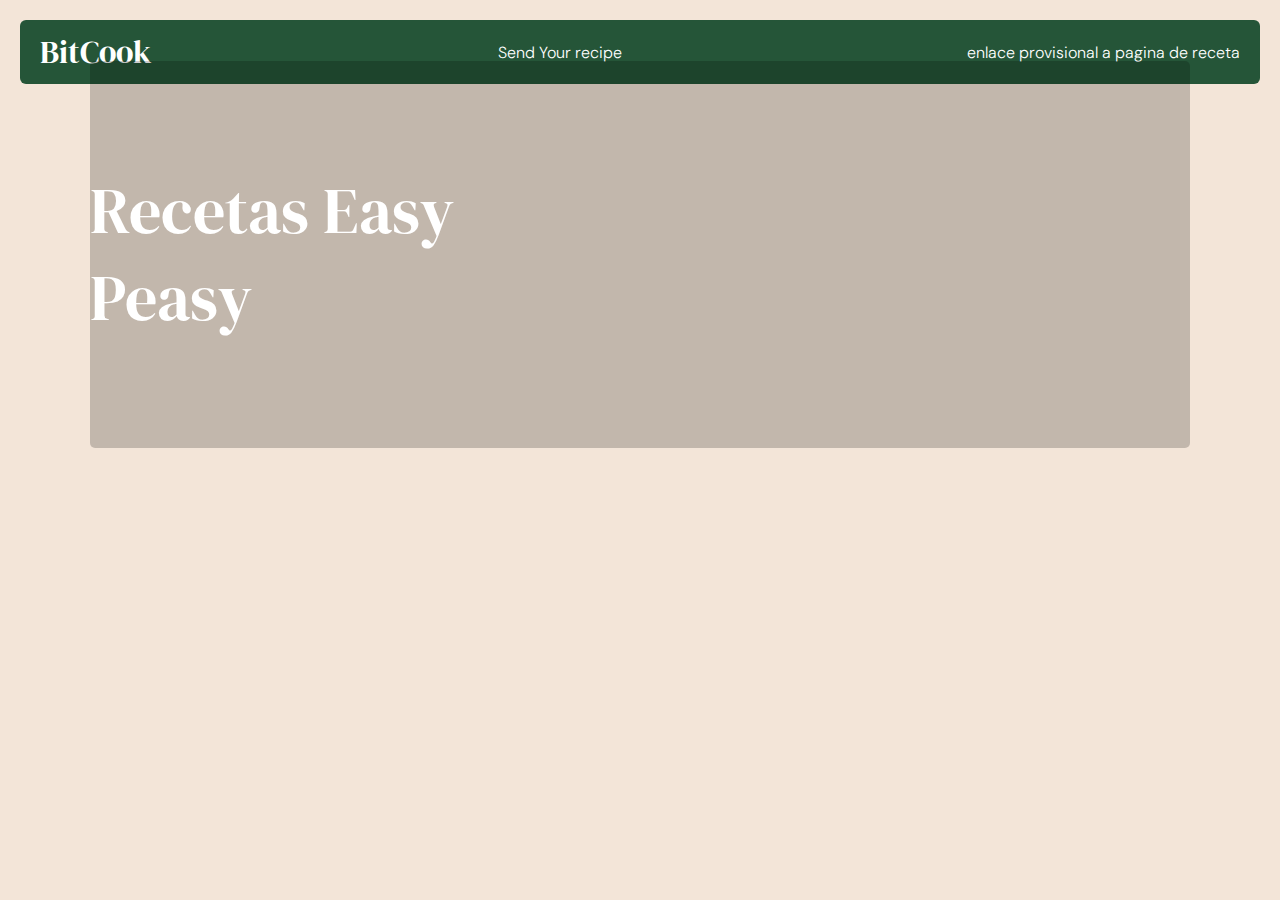
==== index.html @ c8bf0f37 "link provisional" ====
<!DOCTYPE html>
<html lang="en">
<head>
    <meta charset="UTF-8">
    <meta name="viewport" content="width=device-width, initial-scale=1.0">
    <title>BitCook</title>
    <link rel="stylesheet" href="./css/style-principal-page.css">
</head>
<body>
    
        <nav>
            <a href="./index.html">
                <h1>BitCook</h1>
            </a>
            <a href="#">Send Your recipe</a>
            <a href="./recipes.html">enlace provisional a pagina de receta</a>
            </nav>
    <header>
        
            <h1>Recetas Easy Peasy</h1>
        
    
    </header>
</body>
</html>
---- css/style-principal-page.css ----
@import url('https://fonts.googleapis.com/css2?family=DM+Serif+Display:ital@0;1&display=swap');

@import url('https://fonts.googleapis.com/css2?family=DM+Sans:ital,opsz,wght@0,9..40,100..1000;1,9..40,100..1000&family=DM+Serif+Display:ital@0;1&display=swap');


h1,h2,h3,h4 {
    font-family: "DM Serif Display";
}

h2,h3 {
    color: #7E4333;
    margin-bottom: 10px;
}

h3 {
    font-size: 24px;
}

h4 {
    font-size: 20px;
}
p,li,td {
    font-family: "DM Sans";
    line-height: 24px;
    font-size: 16px;
    font-weight: 500;
}

a {
    font-family: "DM Sans";
    font-size: 16px;
    font-weight: 300;
}
* {
    margin: 0;
    box-sizing: border-box;
    font-weight: 400;
}

body {
    background-color: #F3E5D8;
}

nav {
    padding: 10px 20px;
    margin: 20px;
    border-radius: 6px;
    display: flex;
    align-items: center;
    justify-content: space-between;
    background-color: #255538;
}

 nav h1 {
    color: white;
}

 nav a {
    text-decoration: none;
    color: white;
}

header {
    max-width: 1100px;
    margin: 0 auto;
    display: flex;
    align-items: center;
    background-image: url(../images/5a80e6e1cd7c7ea0f50d200b0ad11587.png);
    background-size: cover;
    background-position: 50%;
    width: 100%;
    height: 300px;
    border-radius: 5px;
}


header h1 {
    color: white;
    background-color: rgba(0, 0, 0, 0.199);
    font-size: 64px;
    padding: 106.5px 560.094px 106.5px 0;
    border-radius: 5px;
}
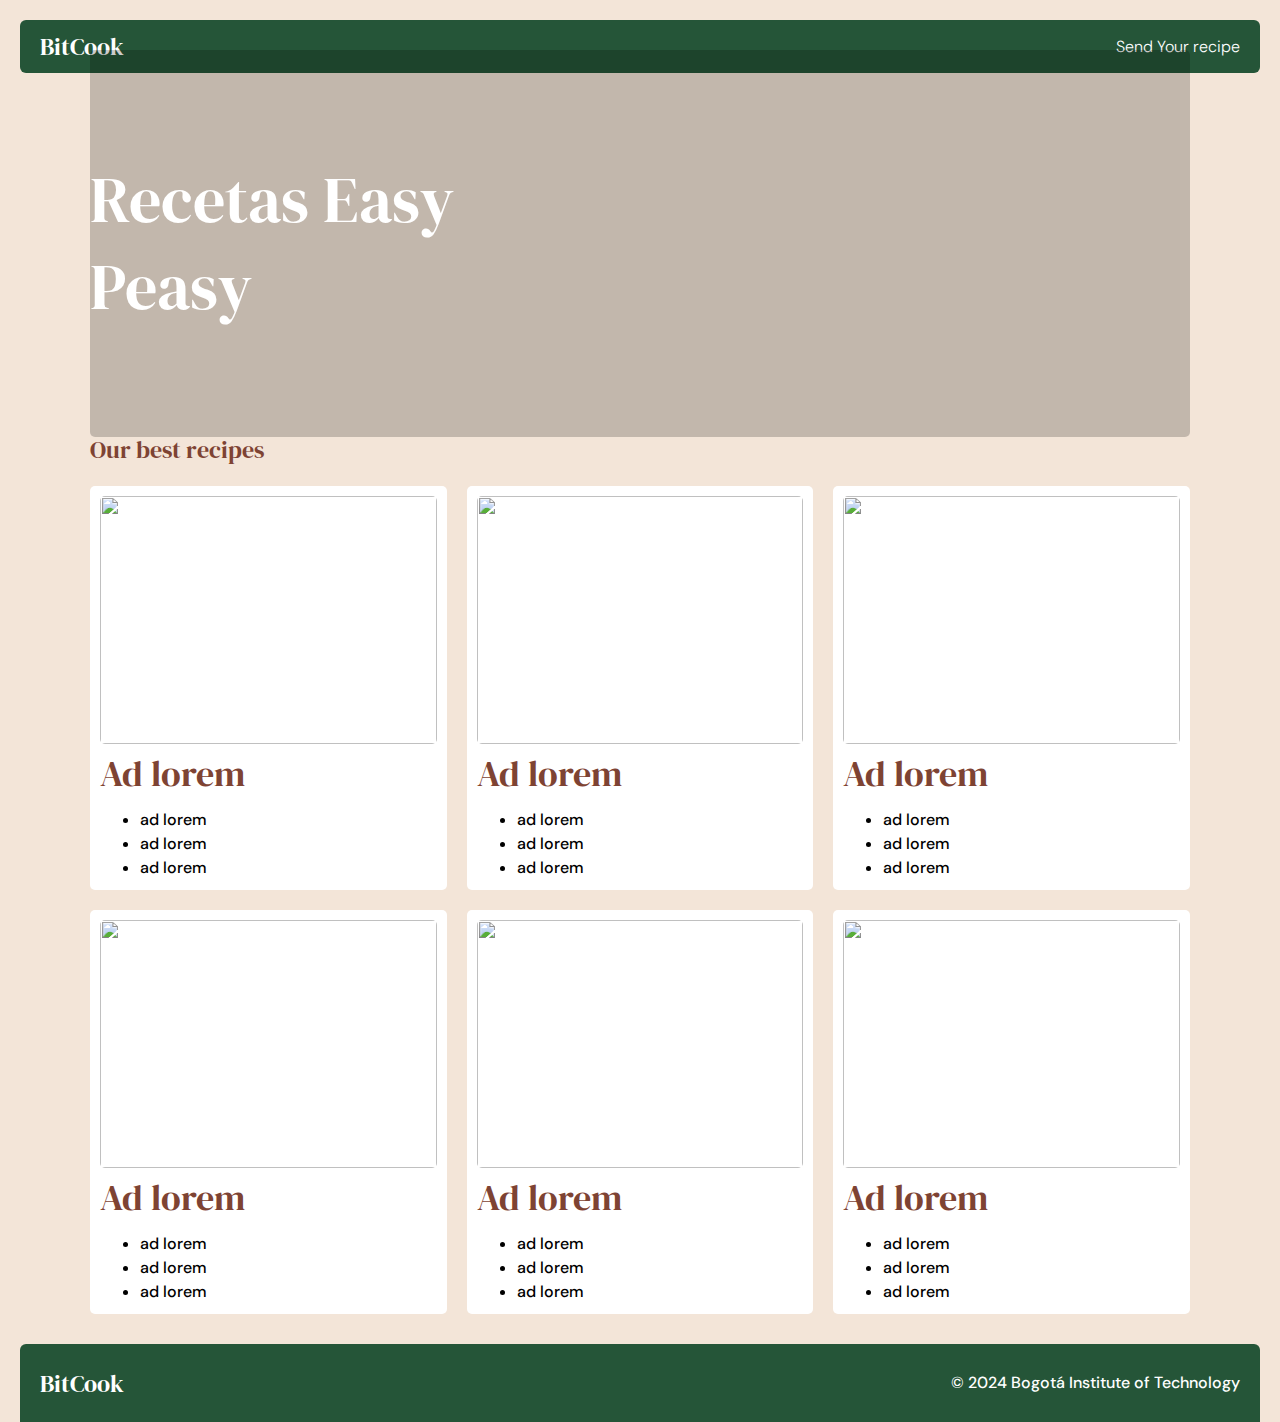
==== commit e2748994: "principal page finished, minor fixes left" ====
--- a/index.html
+++ b/index.html
@@ -1,25 +1,109 @@
 <!DOCTYPE html>
 <html lang="en">
-<head>
-    <meta charset="UTF-8">
-    <meta name="viewport" content="width=device-width, initial-scale=1.0">
+  <head>
+    <meta charset="UTF-8" />
+    <meta name="viewport" content="width=device-width, initial-scale=1.0" />
     <title>BitCook</title>
-    <link rel="stylesheet" href="./css/style-principal-page.css">
-</head>
-<body>
-    
-        <nav>
-            <a href="./index.html">
-                <h1>BitCook</h1>
-            </a>
-            <a href="#">Send Your recipe</a>
-            <a href="./recipes.html">enlace provisional a pagina de receta</a>
-            </nav>
+    <link rel="stylesheet" href="./css/style-principal-page.css" />
+  </head>
+  <body>
+    <nav>
+      <a href="./index.html">
+        <h2 id="logo">BitCook</h2>
+      </a>
+      <a href="#">Send Your recipe</a>
+    </nav>
     <header>
-        
-            <h1>Recetas Easy Peasy</h1>
-        
-    
+      <h1>Recetas Easy Peasy</h1>
     </header>
-</body>
-</html>+    <main>
+      <h2>Our best recipes</h2>
+
+      <div class="grid-container">
+        <div id="recipeA" class="recipe">
+
+          <a href="./recipes.html">
+              <img src="./images/5a80e6e1cd7c7ea0f50d200b0ad11587.png" alt="" />
+              <h3>Ad lorem</h3>
+              <ul>
+                <li>ad lorem</li>
+                <li>ad lorem</li>
+                <li>ad lorem</li>
+              </ul>
+          </a>
+        </div>
+
+        <div id="recipeB"class="recipe">
+
+          <a href="./recipes.html">
+              <img src="./images/5a80e6e1cd7c7ea0f50d200b0ad11587.png" alt="" />
+              <h3>Ad lorem</h3>
+              <ul>
+                <li>ad lorem</li>
+                <li>ad lorem</li>
+                <li>ad lorem</li>
+              </ul>
+          </a>
+        </div>
+
+        <div id="recipeC"class="recipe">
+
+          <a href="./recipes.html">
+              <img src="./images/5a80e6e1cd7c7ea0f50d200b0ad11587.png" alt="" />
+              <h3>Ad lorem</h3>
+              <ul>
+                <li>ad lorem</li>
+                <li>ad lorem</li>
+                <li>ad lorem</li>
+              </ul>
+          </a>
+        </div>
+
+        <div id="recipeD"class="recipe">
+
+          <a href="./recipes.html">
+              <img src="./images/5a80e6e1cd7c7ea0f50d200b0ad11587.png" alt="" />
+              <h3>Ad lorem</h3>
+              <ul>
+                <li>ad lorem</li>
+                <li>ad lorem</li>
+                <li>ad lorem</li>
+              </ul>
+          </a>
+        </div>
+
+        <div id="recipeE"class="recipe">
+            
+          <a href="./recipes.html">
+              <img src="./images/5a80e6e1cd7c7ea0f50d200b0ad11587.png" alt="" />
+              <h3>Ad lorem</h3>
+              <ul>
+                <li>ad lorem</li>
+                <li>ad lorem</li>
+                <li>ad lorem</li>
+              </ul>
+          </a>
+        </div>
+
+        <div id="recipeF"class="recipe">
+
+          <a href="./recipes.html">
+              <img src="./images/5a80e6e1cd7c7ea0f50d200b0ad11587.png" alt="" />
+              <h3>Ad lorem</h3>
+              <ul>
+                <li>ad lorem</li>
+                <li>ad lorem</li>
+                <li>ad lorem</li>
+              </ul>
+          </a>
+        </div>
+
+      </div>
+    </main>
+
+    <footer>
+        <h2 class="footer">BitCook</h2>
+        <p class="footer">© 2024 Bogotá Institute of Technology</p>
+    </footer>
+  </body>
+</html>
--- a/css/style-principal-page.css
+++ b/css/style-principal-page.css
@@ -13,7 +13,7 @@
 }
 
 h3 {
-    font-size: 24px;
+    font-size: 36px;
 }
 
 h4 {
@@ -51,8 +51,9 @@
     background-color: #255538;
 }
 
- nav h1 {
+nav #logo {
     color: white;
+    margin: 0;
 }
 
  nav a {
@@ -80,4 +81,70 @@
     font-size: 64px;
     padding: 106.5px 560.094px 106.5px 0;
     border-radius: 5px;
+}
+
+main {
+    max-width: 1100px;
+    width: 100%;
+    margin: 40px auto 0 auto;
+}
+
+main h2 {
+    margin-top: 40px;
+}
+
+main div.grid-container {
+    max-width: 1100px;
+    display: grid;
+    grid-template-columns: 1fr 1fr 1fr;
+    grid-template-rows: 1fr 1fr;
+}
+
+main div.grid-container div.recipe {
+    background-color: white;
+    padding: 10px;
+    margin: 10px;
+    border-radius: 5px;
+    transition: 0.5s;
+}
+
+main div.grid-container div.recipe:hover {
+    transform: scale(1.1);
+}
+#recipeA,#recipeD {
+    margin-left: 0;
+}
+
+#recipeC,#recipeF {
+    margin-right: 0;
+}
+
+main div.grid-container div.recipe a {
+    text-decoration: none;
+}
+
+main div.grid-container div.recipe img {
+    height: 248px;
+    width: 100%;
+    object-fit: cover;
+    border-radius: 5px;
+}
+
+main div.grid-container div.recipe ul {
+    color: black;
+}
+footer {
+    padding: 10px 20px;
+    margin: 20px 20px 0 20px;
+    border-radius: 6px 6px 0 0;
+    display: flex;
+    align-items: center;
+    justify-content: space-between;
+    background-color: #255538;
+    height: 78px;
+}
+
+footer .footer {
+    color: white;
+    margin: 0;
 }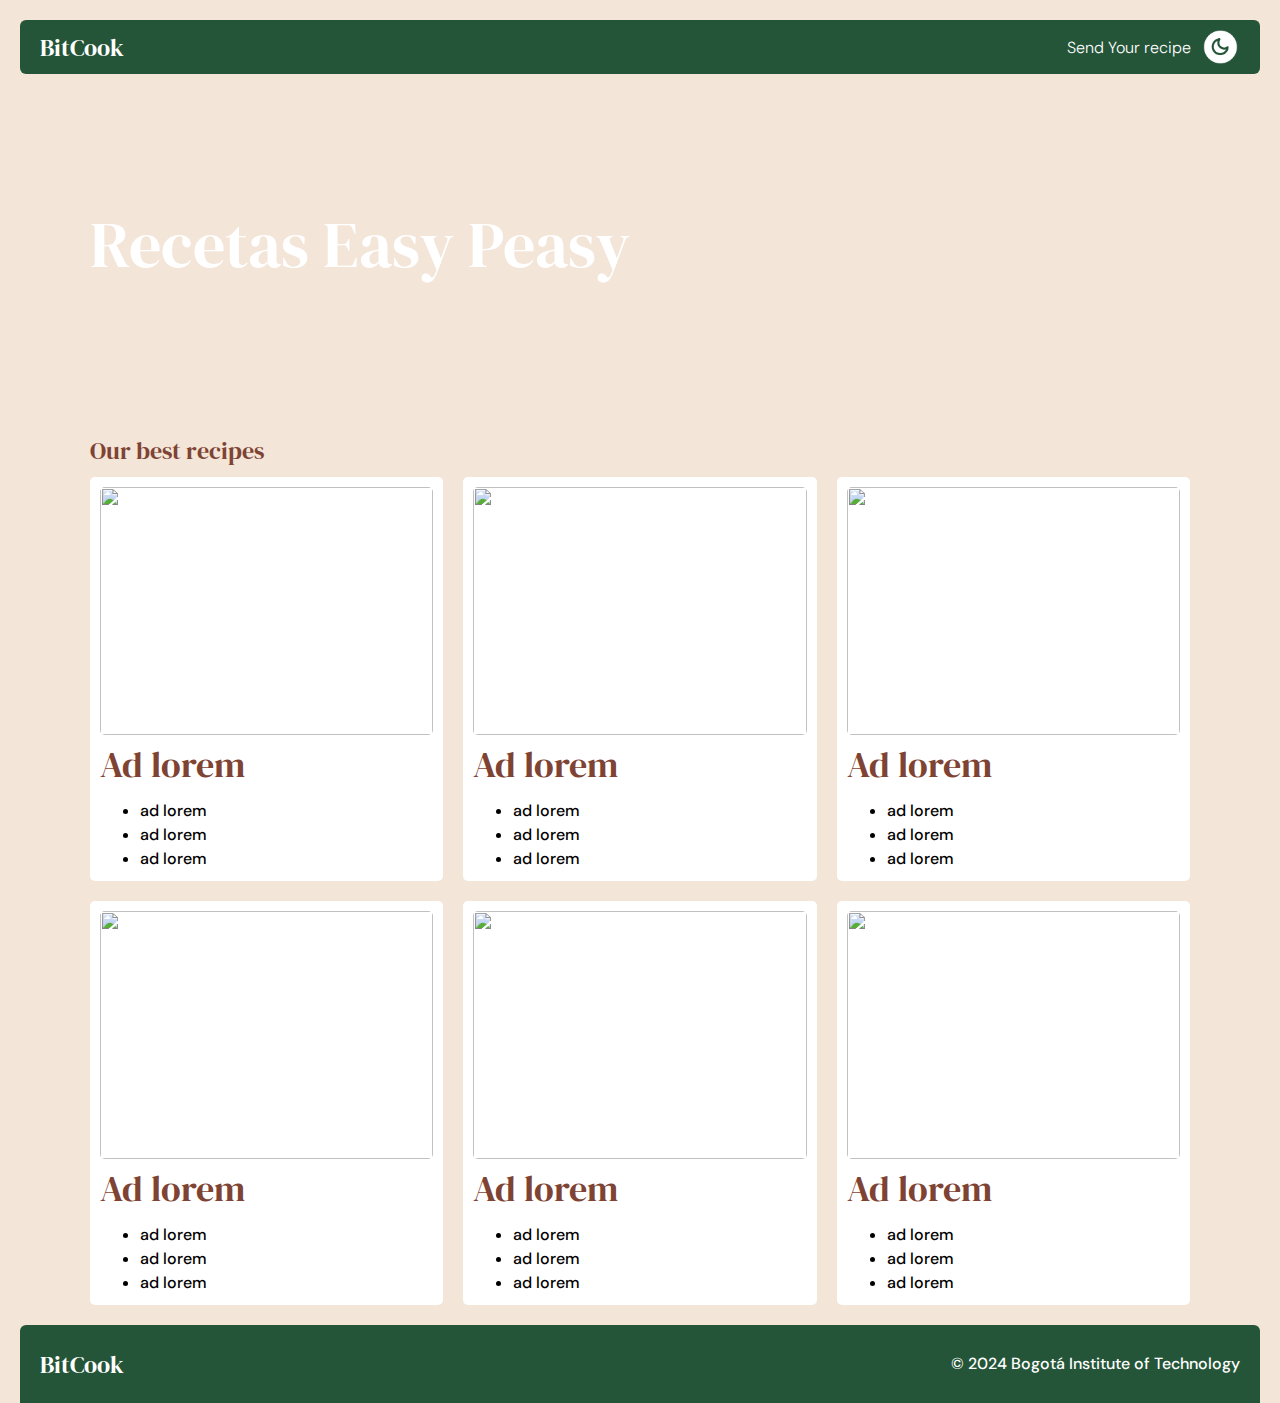
==== commit 17e7a354: "dark mode added, minor fixes, javascript created, main structure complete, to do: form" ====
--- a/index.html
+++ b/index.html
@@ -11,7 +11,8 @@
       <a href="./index.html">
         <h2 id="logo">BitCook</h2>
       </a>
-      <a href="#">Send Your recipe</a>
+      <div><a href="#">Send Your recipe</a>
+      <img id="dark-mode" src="./images/dark-mode.png" alt=""></div>
     </nav>
     <header>
       <h1>Recetas Easy Peasy</h1>
@@ -105,5 +106,6 @@
         <h2 class="footer">BitCook</h2>
         <p class="footer">© 2024 Bogotá Institute of Technology</p>
     </footer>
+    <script defer src="./scripts/javascripts.js"></script>
   </body>
 </html>
--- a/css/style-principal-page.css
+++ b/css/style-principal-page.css
@@ -2,6 +2,17 @@
 
 @import url('https://fonts.googleapis.com/css2?family=DM+Sans:ital,opsz,wght@0,9..40,100..1000;1,9..40,100..1000&family=DM+Serif+Display:ital@0;1&display=swap');
 
+
+* {
+    margin: 0;
+    box-sizing: border-box;
+    font-weight: 400;
+}
+    
+body {
+    background-color: #F3E5D8;
+    transition: 0.3s;
+}
 
 h1,h2,h3,h4 {
     font-family: "DM Serif Display";
@@ -31,15 +42,6 @@
     font-size: 16px;
     font-weight: 300;
 }
-* {
-    margin: 0;
-    box-sizing: border-box;
-    font-weight: 400;
-}
-
-body {
-    background-color: #F3E5D8;
-}
 
 nav {
     padding: 10px 20px;
@@ -56,9 +58,19 @@
     margin: 0;
 }
 
+nav div {
+    display: flex;
+    align-items: center;
+}
  nav a {
     text-decoration: none;
     color: white;
+}
+
+nav #dark-mode {
+    margin-left: 10px;
+    align-self: center;
+    height: 34px;
 }
 
 header {
@@ -77,9 +89,7 @@
 
 header h1 {
     color: white;
-    background-color: rgba(0, 0, 0, 0.199);
     font-size: 64px;
-    padding: 106.5px 560.094px 106.5px 0;
     border-radius: 5px;
 }
 
@@ -98,12 +108,12 @@
     display: grid;
     grid-template-columns: 1fr 1fr 1fr;
     grid-template-rows: 1fr 1fr;
+    gap: 20px;
 }
 
 main div.grid-container div.recipe {
     background-color: white;
     padding: 10px;
-    margin: 10px;
     border-radius: 5px;
     transition: 0.5s;
 }
@@ -111,13 +121,7 @@
 main div.grid-container div.recipe:hover {
     transform: scale(1.1);
 }
-#recipeA,#recipeD {
-    margin-left: 0;
-}
 
-#recipeC,#recipeF {
-    margin-right: 0;
-}
 
 main div.grid-container div.recipe a {
     text-decoration: none;
@@ -147,4 +151,38 @@
 footer .footer {
     color: white;
     margin: 0;
+}
+
+.dark-mode{
+    color: white;
+    background-color: black;
+}
+
+.dark-mode h3 {
+    color: white;
+}
+.dark-mode li {
+    color: white;
+}
+.dark-mode h2 {
+    color: white;
+}
+.dark-mode h3 {
+    color: white;
+}
+.dark-mode div.grid-container div.recipe {
+    color: white;
+    background-color: #2F2F2F;
+}
+
+@media (max-width: 700px) {
+    main div.grid-container {
+        grid-template-columns: 1fr 1fr;
+    }
+}
+
+@media (max-width: 400px) {
+    main div.grid-container {
+        grid-template-columns: 1fr;
+    }
 }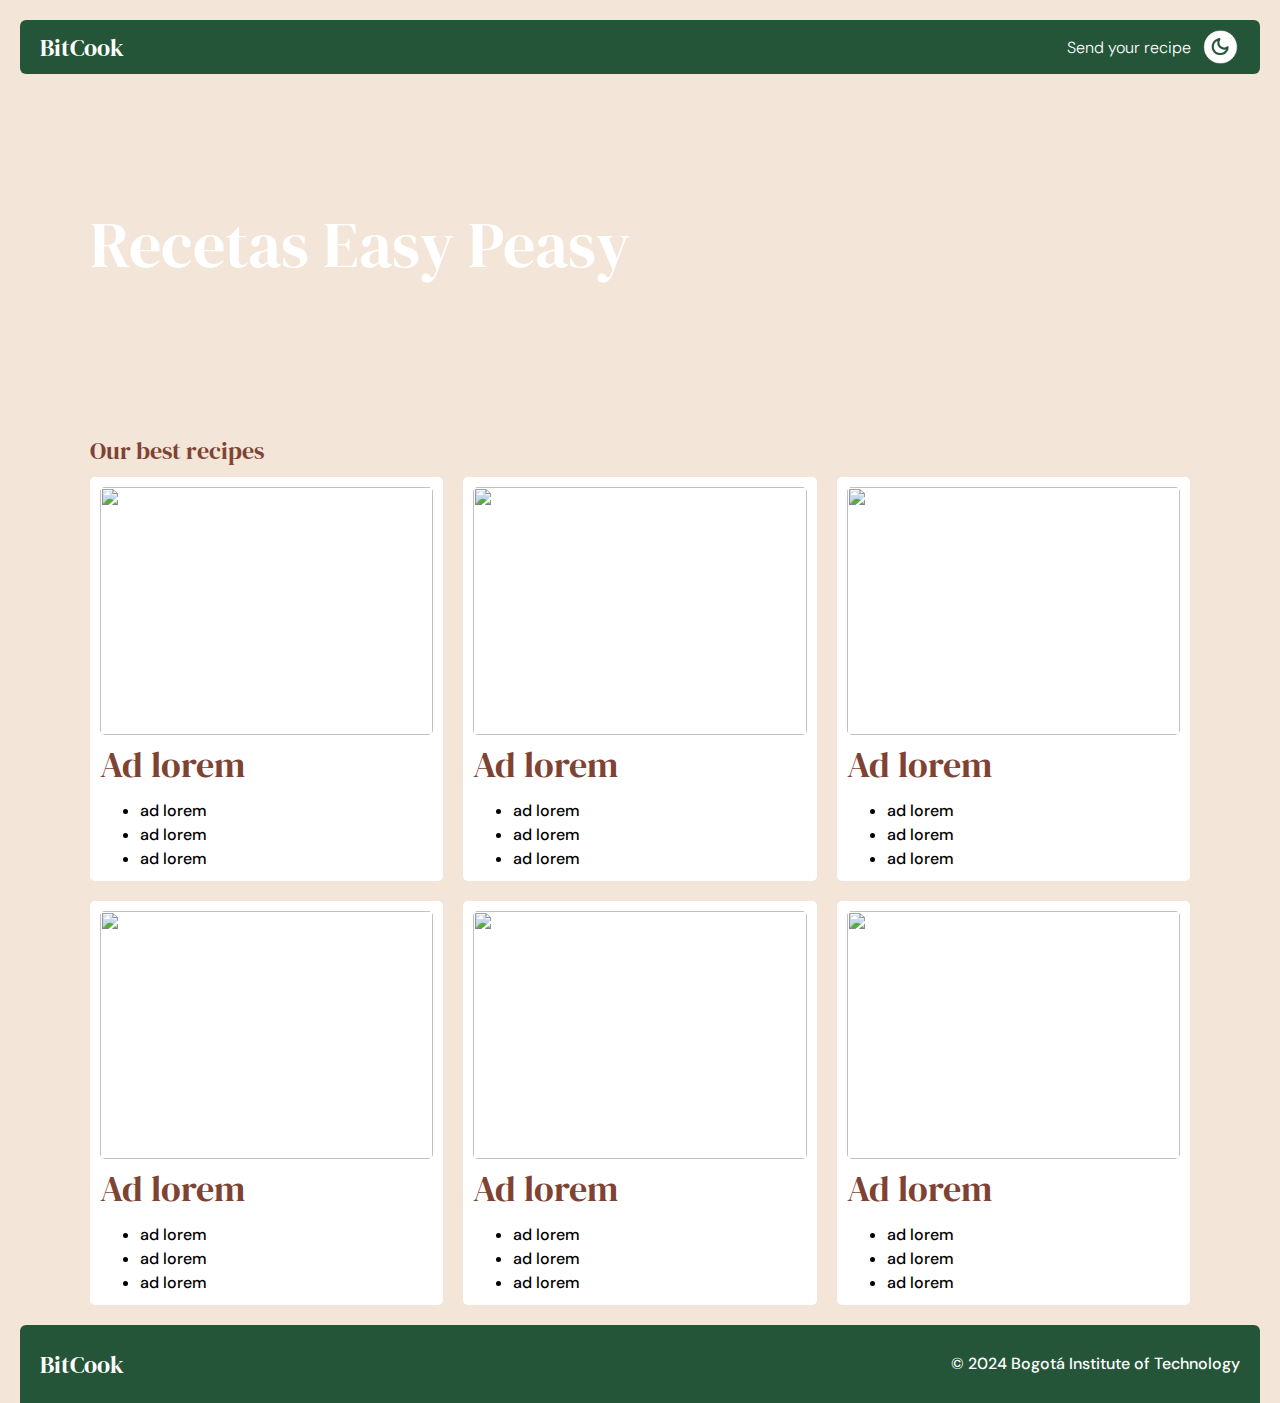
==== commit 9cc9fd22: "responsive added, so i just commited to see the page on my cellphone ajaj" ====
--- a/index.html
+++ b/index.html
@@ -4,14 +4,14 @@
     <meta charset="UTF-8" />
     <meta name="viewport" content="width=device-width, initial-scale=1.0" />
     <title>BitCook</title>
-    <link rel="stylesheet" href="./css/style-principal-page.css" />
+    <link rel="stylesheet" href="./css/principalStyle.css" />
   </head>
   <body>
     <nav>
       <a href="./index.html">
         <h2 id="logo">BitCook</h2>
       </a>
-      <div><a href="#">Send Your recipe</a>
+      <div><a href="./form.html">Send your recipe</a>
       <img id="dark-mode" src="./images/dark-mode.png" alt=""></div>
     </nav>
     <header>
@@ -103,7 +103,9 @@
     </main>
 
     <footer>
+        <a href="./index.html">
         <h2 class="footer">BitCook</h2>
+        </a>
         <p class="footer">© 2024 Bogotá Institute of Technology</p>
     </footer>
     <script defer src="./scripts/javascripts.js"></script>
--- a/css/principalStyle.css
+++ b/css/principalStyle.css
@@ -0,0 +1,190 @@
+@import url('https://fonts.googleapis.com/css2?family=DM+Serif+Display:ital@0;1&display=swap');
+
+@import url('https://fonts.googleapis.com/css2?family=DM+Sans:ital,opsz,wght@0,9..40,100..1000;1,9..40,100..1000&family=DM+Serif+Display:ital@0;1&display=swap');
+
+
+* {
+    margin: 0;
+    box-sizing: border-box;
+    font-weight: 400;
+}
+    
+body {
+    background-color: #F3E5D8;
+    transition: 0.3s;
+}
+
+h1,h2,h3,h4 {
+    font-family: "DM Serif Display";
+    transition: 0.3s;
+}
+
+h2,h3 {
+    color: #7E4333;
+    margin-bottom: 10px;
+}
+
+h3 {
+    font-size: 36px;
+}
+
+h4 {
+    font-size: 20px;
+}
+p,li,td {
+    font-family: "DM Sans";
+    line-height: 24px;
+    font-size: 16px;
+    font-weight: 500;
+    transition: 0.3s;
+}
+
+a {
+    text-decoration: none;
+    font-family: "DM Sans";
+    font-size: 16px;
+    font-weight: 300;
+}
+
+nav {
+    padding: 10px 20px;
+    margin: 20px;
+    border-radius: 6px;
+    display: flex;
+    align-items: center;
+    justify-content: space-between;
+    background-color: #255538;
+}
+
+nav #logo {
+    color: white;
+    margin: 0;
+}
+
+nav div {
+    display: flex;
+    align-items: center;
+}
+ nav a {
+    color: white;
+}
+
+nav #dark-mode {
+    margin-left: 10px;
+    align-self: center;
+    height: 34px;
+}
+
+header {
+    max-width: 1100px;
+    margin: 0 auto;
+    display: flex;
+    align-items: center;
+    background-image: url(../images/5a80e6e1cd7c7ea0f50d200b0ad11587.png);
+    background-size: cover;
+    background-position: 50%;
+    width: 100%;
+    height: 300px;
+    border-radius: 5px;
+}
+
+
+header h1 {
+    color: white;
+    font-size: 64px;
+    border-radius: 5px;
+}
+
+main {
+    max-width: 1100px;
+    width: 100%;
+    margin: 40px auto 0 auto;
+}
+
+main h2 {
+    margin-top: 40px;
+}
+
+main div.grid-container {
+    max-width: 1100px;
+    display: grid;
+    grid-template-columns: 1fr 1fr 1fr;
+    grid-template-rows: 1fr 1fr;
+    gap: 20px;
+}
+
+main div.grid-container div.recipe {
+    background-color: white;
+    padding: 10px;
+    border-radius: 5px;
+    transition: 0.5s;
+}
+
+main div.grid-container div.recipe:hover {
+    transform: scale(1.1);
+}
+
+
+main div.grid-container div.recipe a {
+    text-decoration: none;
+}
+
+main div.grid-container div.recipe img {
+    height: 248px;
+    width: 100%;
+    object-fit: cover;
+    border-radius: 5px;
+}
+
+main div.grid-container div.recipe ul {
+    color: black;
+}
+footer {
+    padding: 10px 20px;
+    margin: 20px 20px 0 20px;
+    border-radius: 6px 6px 0 0;
+    display: flex;
+    align-items: center;
+    justify-content: space-between;
+    background-color: #255538;
+    height: 78px;
+}
+
+footer .footer {
+    color: white;
+    margin: 0;
+}
+
+.dark-mode{
+    color: white;
+    background-color: black;
+}
+
+.dark-mode h3 {
+    color: white;
+}
+.dark-mode li {
+    color: white;
+}
+.dark-mode h2 {
+    color: white;
+}
+.dark-mode h3 {
+    color: white;
+}
+.dark-mode div.grid-container div.recipe {
+    color: white;
+    background-color: #2F2F2F;
+}
+
+@media (max-width: 700px) {
+    main div.grid-container {
+        grid-template-columns: 1fr 1fr;
+    }
+}
+
+@media (max-width: 400px) {
+    main div.grid-container {
+        grid-template-columns: 1fr;
+    }
+}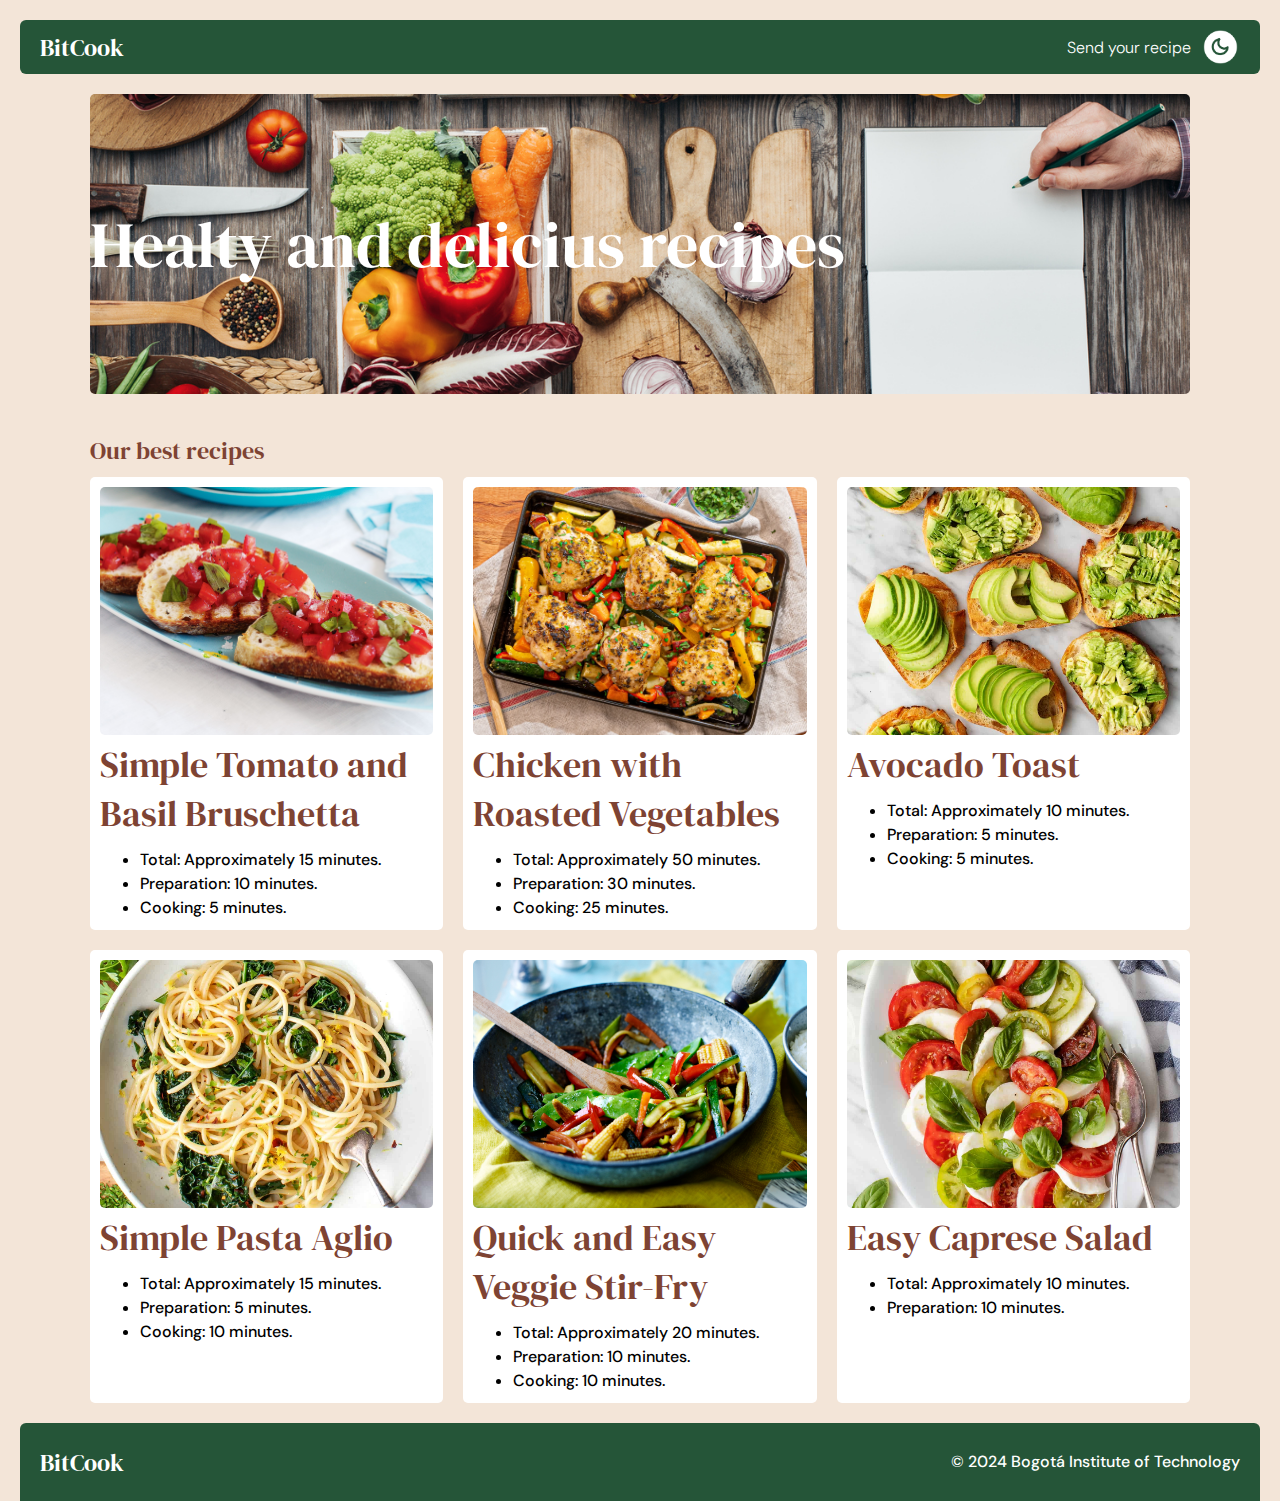
==== commit 1910ddd4: "recipes added, project completed" ====
--- a/index.html
+++ b/index.html
@@ -15,7 +15,7 @@
       <img id="dark-mode" src="./images/dark-mode.png" alt=""></div>
     </nav>
     <header>
-      <h1>Recetas Easy Peasy</h1>
+      <h1>Healty and delicius recipes</h1>
     </header>
     <main>
       <h2>Our best recipes</h2>
@@ -23,82 +23,80 @@
       <div class="grid-container">
         <div id="recipeA" class="recipe">
 
-          <a href="./recipes.html">
-              <img src="./images/5a80e6e1cd7c7ea0f50d200b0ad11587.png" alt="" />
-              <h3>Ad lorem</h3>
+          <a href="./Tomato.html">
+              <img src="./images/tomato-and-basil-bruschetta-75254-1.jpeg" alt="" />
+              <h3> Simple Tomato and Basil Bruschetta</h3>
               <ul>
-                <li>ad lorem</li>
-                <li>ad lorem</li>
-                <li>ad lorem</li>
+                <li>Total: Approximately 15 minutes.</li>
+                <li>Preparation: 10 minutes.</li>
+                <li>Cooking: 5 minutes.</li>
               </ul>
           </a>
         </div>
 
         <div id="recipeB"class="recipe">
 
-          <a href="./recipes.html">
-              <img src="./images/5a80e6e1cd7c7ea0f50d200b0ad11587.png" alt="" />
-              <h3>Ad lorem</h3>
+          <a href="./Herb-chicken.html">
+              <img src="./images/herb.chicken.webp" alt="" />
+              <h3>Chicken with Roasted Vegetables</h3>
               <ul>
-                <li>ad lorem</li>
-                <li>ad lorem</li>
-                <li>ad lorem</li>
+                <li>Total: Approximately 50 minutes.</li>
+                <li>Preparation: 30 minutes.</li>
+                <li>Cooking: 25 minutes.</li>
               </ul>
           </a>
         </div>
 
         <div id="recipeC"class="recipe">
 
-          <a href="./recipes.html">
-              <img src="./images/5a80e6e1cd7c7ea0f50d200b0ad11587.png" alt="" />
-              <h3>Ad lorem</h3>
+          <a href="./Avocado-Toast.html">
+              <img src="./images/avocado-toast.jpg" alt="" />
+              <h3>Avocado Toast</h3>
               <ul>
-                <li>ad lorem</li>
-                <li>ad lorem</li>
-                <li>ad lorem</li>
+                <li>Total: Approximately 10 minutes.</li>
+                <li>Preparation: 5 minutes.</li>
+                <li>Cooking: 5 minutes.</li>
               </ul>
           </a>
         </div>
 
         <div id="recipeD"class="recipe">
 
-          <a href="./recipes.html">
-              <img src="./images/5a80e6e1cd7c7ea0f50d200b0ad11587.png" alt="" />
-              <h3>Ad lorem</h3>
+          <a href="./Pasta-Aglio.html">
+              <img src="./images/spaghetti-aglio-e-olio-recipe.jpg" alt="" />
+              <h3>Simple Pasta Aglio</h3>
               <ul>
-                <li>ad lorem</li>
-                <li>ad lorem</li>
-                <li>ad lorem</li>
+                <li>Total: Approximately 15 minutes.</li>
+                <li>Preparation: 5 minutes.</li>
+                <li>Cooking: 10 minutes.</li>
               </ul>
           </a>
         </div>
 
         <div id="recipeE"class="recipe">
             
-          <a href="./recipes.html">
-              <img src="./images/5a80e6e1cd7c7ea0f50d200b0ad11587.png" alt="" />
-              <h3>Ad lorem</h3>
+          <a href="./Vegetable.html">
+              <img src="./images/sachas_stir-fry_17077_16x9.jpg" alt="" />
+              <h3>Quick and Easy Veggie Stir-Fry</h3>
               <ul>
-                <li>ad lorem</li>
-                <li>ad lorem</li>
-                <li>ad lorem</li>
+                <li>Total: Approximately 20 minutes.</li>
+                <li>Preparation: 10 minutes.</li>
+                <li>Cooking: 10 minutes.</li>
               </ul>
           </a>
         </div>
 
         <div id="recipeF"class="recipe">
 
-          <a href="./recipes.html">
-              <img src="./images/5a80e6e1cd7c7ea0f50d200b0ad11587.png" alt="" />
-              <h3>Ad lorem</h3>
+          <a href="./Caprese-salad.html">
+              <img src="./images/caprese-salad-recipe.jpg" alt="" />
+              <h3>Easy Caprese Salad</h3>
               <ul>
-                <li>ad lorem</li>
-                <li>ad lorem</li>
-                <li>ad lorem</li>
+                <li>Total: Approximately 10 minutes.</li>
+                <li>Preparation: 10 minutes.</li>
               </ul>
           </a>
         </div>
-
       </div>
     </main>
 
--- a/css/principalStyle.css
+++ b/css/principalStyle.css
@@ -80,7 +80,7 @@
     margin: 0 auto;
     display: flex;
     align-items: center;
-    background-image: url(../images/5a80e6e1cd7c7ea0f50d200b0ad11587.png);
+    background-image: url(../images/principal.jpg);
     background-size: cover;
     background-position: 50%;
     width: 100%;
